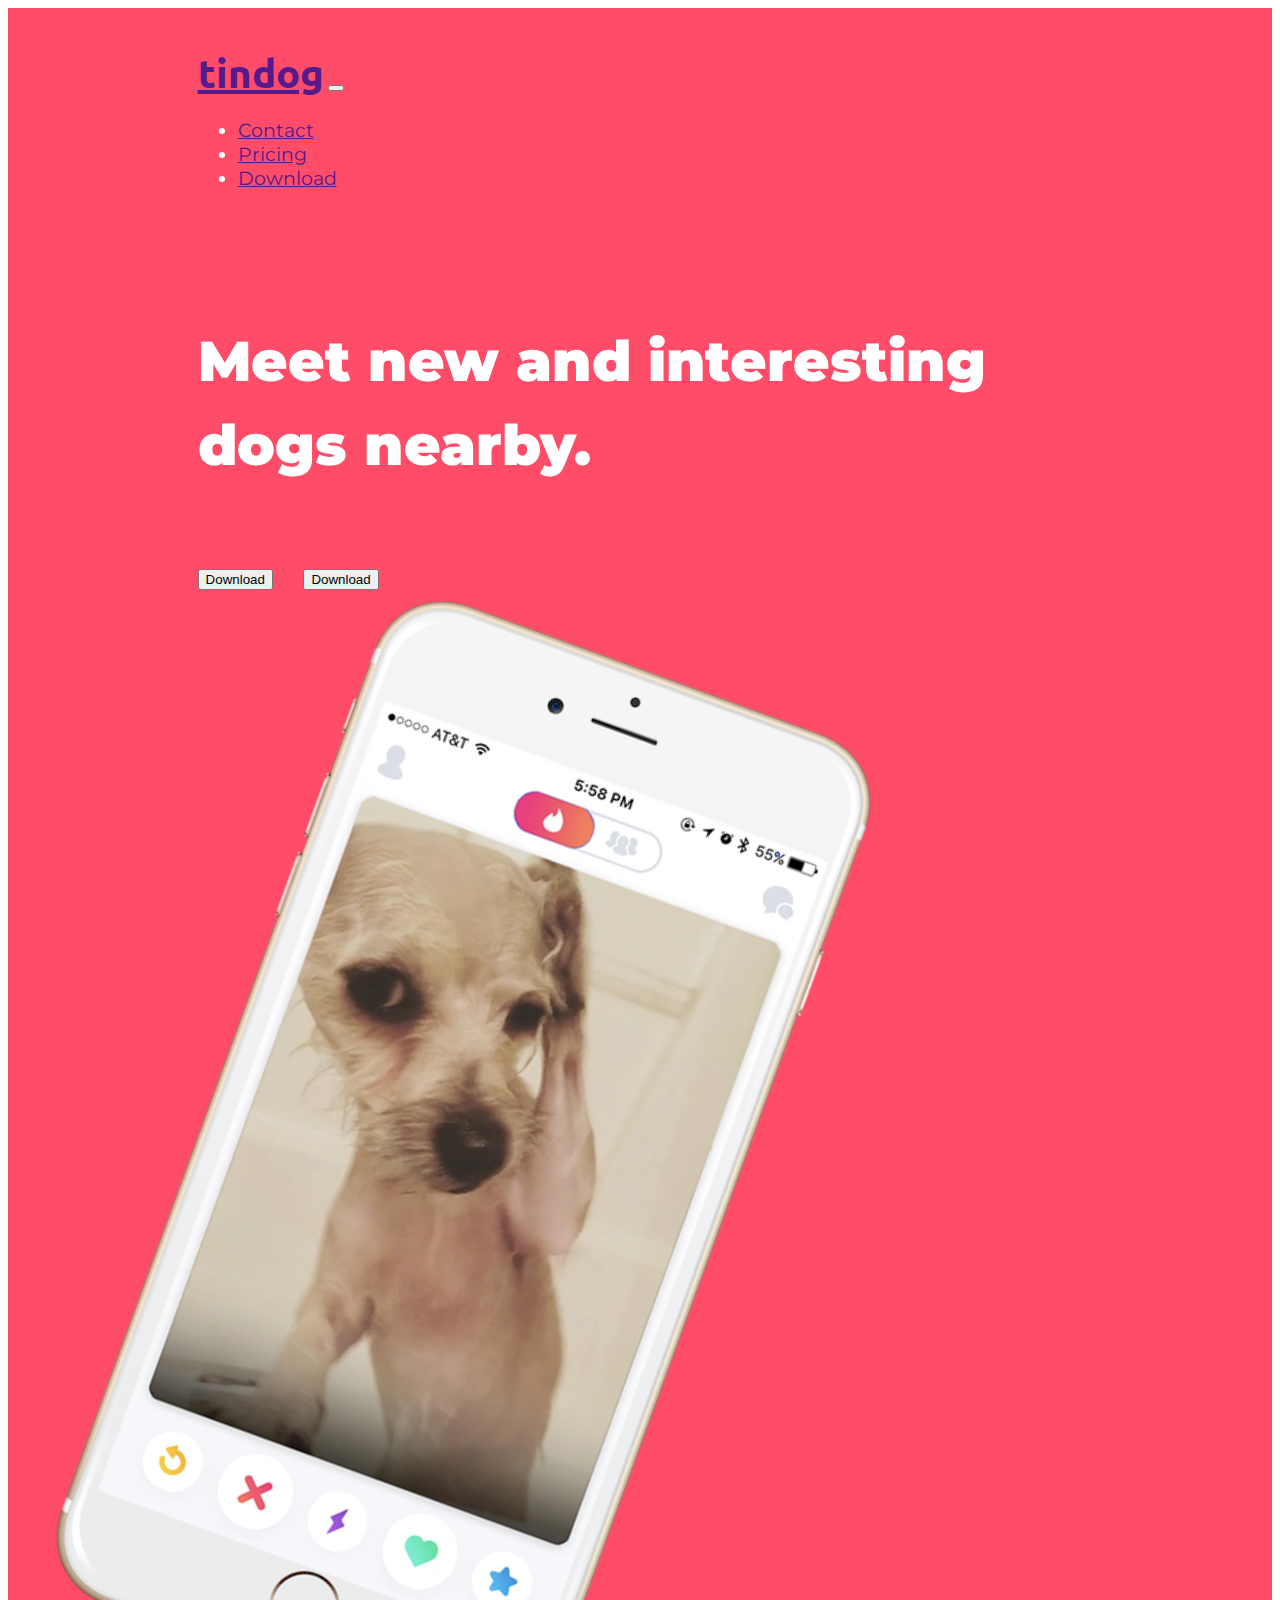
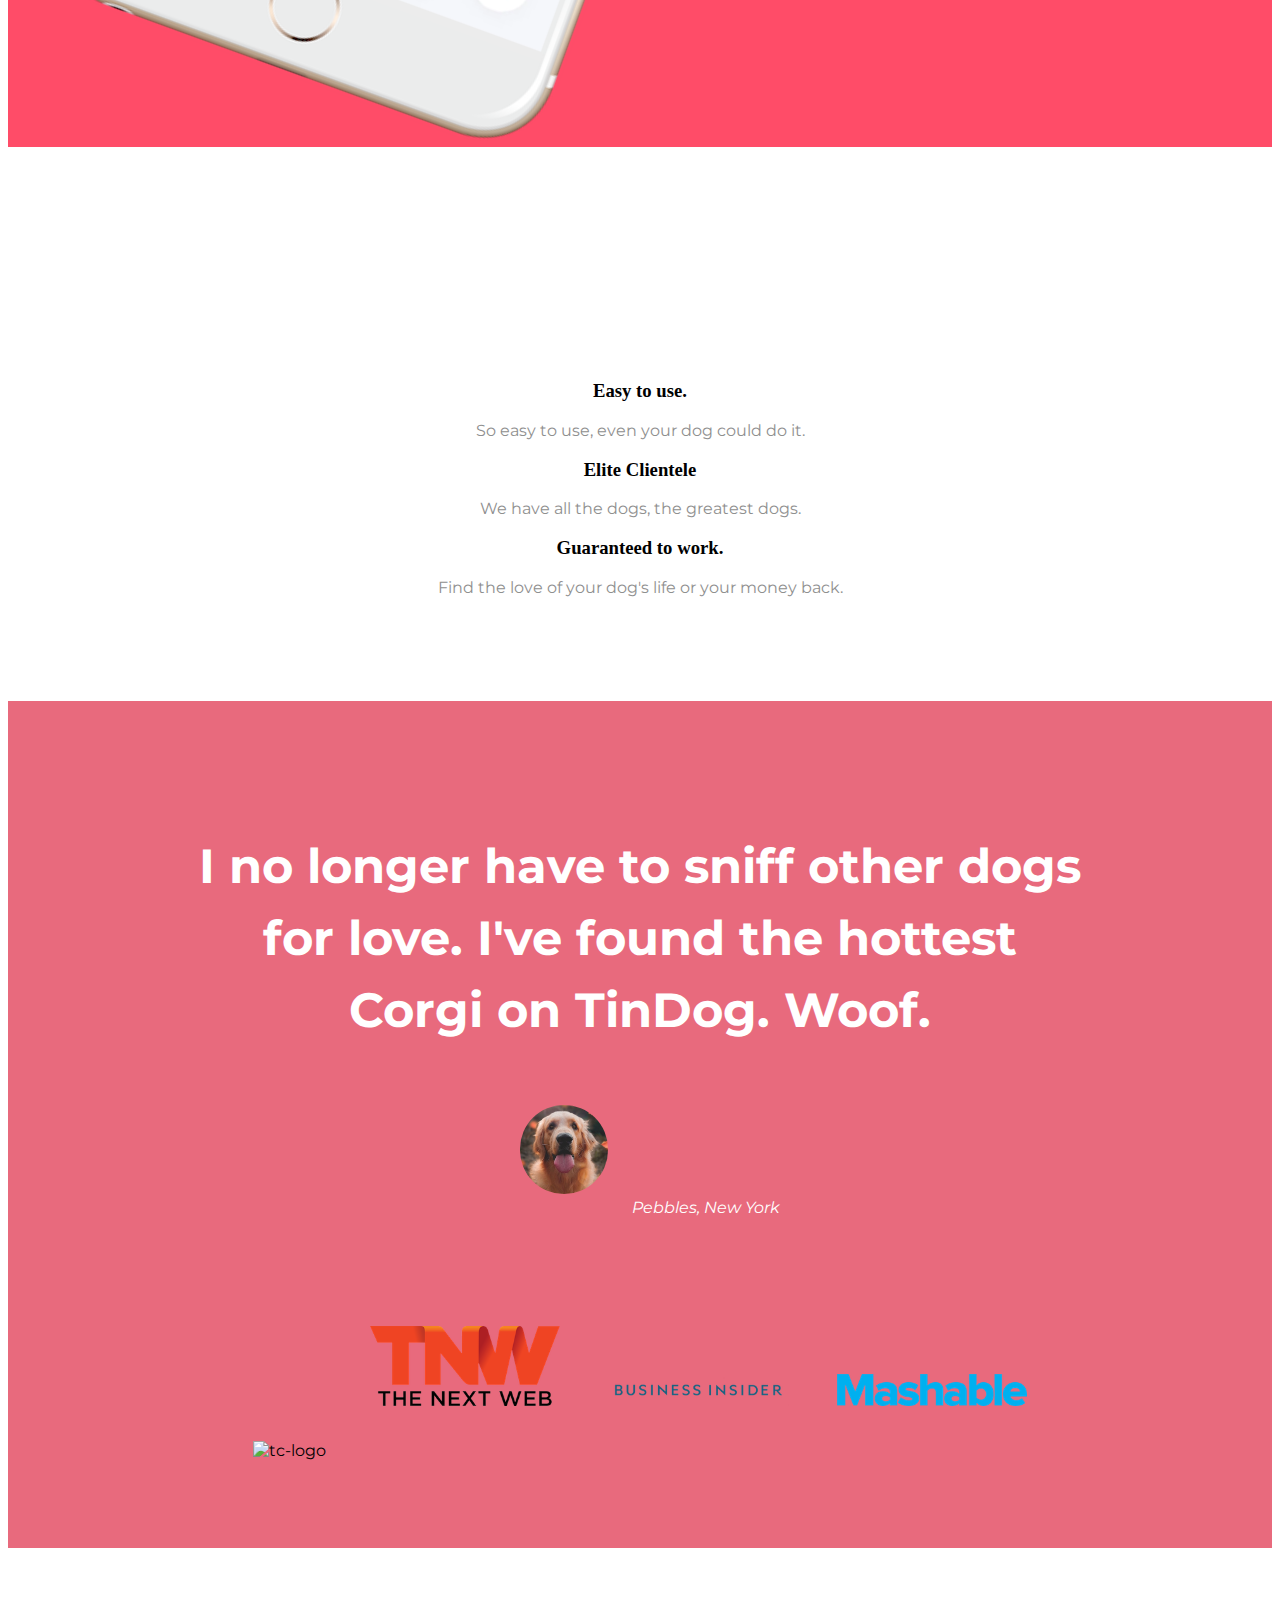
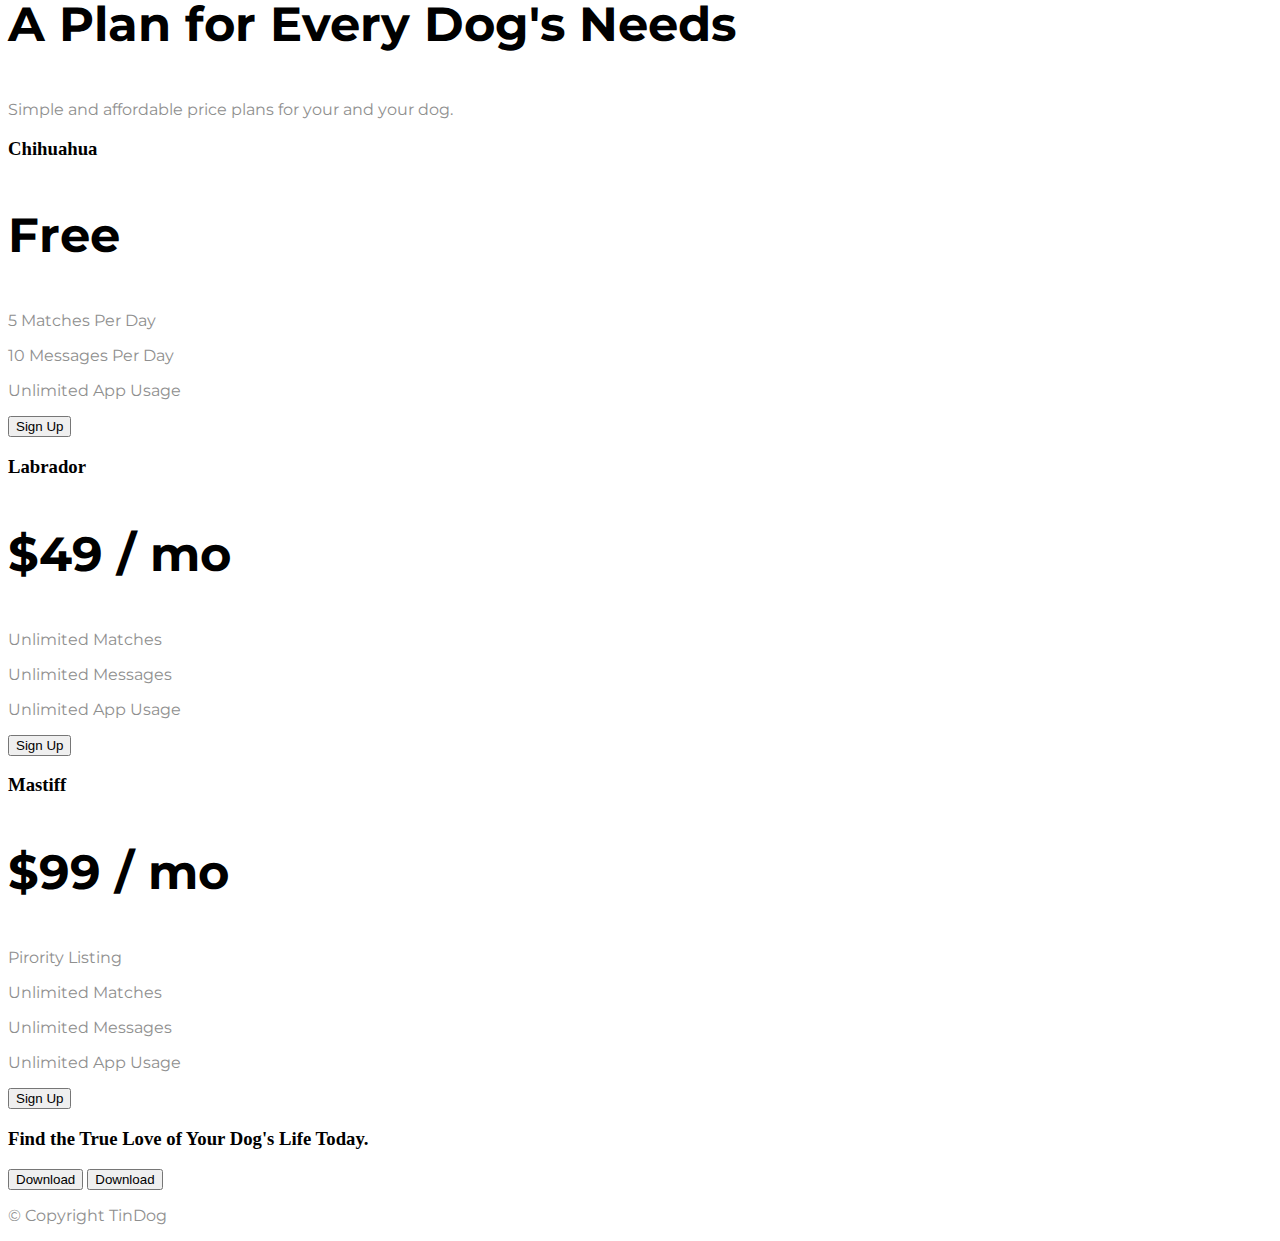
==== Bootstrap-4/TinDog - bootstrap/index.html @ c2148810 "new push" ====
<!DOCTYPE html>
<html>

<head>
  <meta charset="utf-8">
  <title>TinDog</title>

  <!-- Bootstrap -->
  <link href="https://cdn.jsdelivr.net/npm/bootstrap@5.3.0-alpha1/dist/css/bootstrap.min.css" rel="stylesheet"
    integrity="sha384-GLhlTQ8iRABdZLl6O3oVMWSktQOp6b7In1Zl3/Jr59b6EGGoI1aFkw7cmDA6j6gD" crossorigin="anonymous">
  <link rel="stylesheet" href="css/styles.css">
    <!-- Google Fonts -->
  <link rel="preconnect" href="https://fonts.googleapis.com">
  <link rel="preconnect" href="https://fonts.gstatic.com" crossorigin>
  <link href="https://fonts.googleapis.com/css2?family=Montserrat:wght@100;400;900&family=Ubuntu:wght@400;500;700&display=swap" rel="stylesheet">
  

  <!-- Awesome fonts -->
  <script src="https://kit.fontawesome.com/1fc75d1479.js" crossorigin="anonymous"></script>

  
</head>

<body>

  <section id="title">
    <div class="container-fluid">
      <!-- Nav Bar -->

      <nav class="navbar navbar-expand-lg navbar-dark">
        <a class="navbar-brand" href="">tindog</a>

        <button class="navbar-toggler" type="button" data-bs-toggle="collapse" data-bs-target="#navbarSupportedContent"
          aria-controls="navbarSupportedContent" aria-expanded="false" aria-label="Toggle navigation">
          <span class="navbar-toggler-icon"></span>
        </button>

        <div class="collapse navbar-collapse" id="navbarSupportedContent">
          <!-- w tym divie zamkniete to co chcemy zeby sie collapsowalo po klik -->

          <ul class="navbar-nav ms-auto">


            <li class="nav-item">
              <a class="nav-link" href="">Contact</a>
            </li>
            <li class="nav-item">
              <a class="nav-link" href="">Pricing</a>
            </li>
            <li class="nav-item">
              <a class="nav-link" href="">Download</a>
            </li>
          </ul>
        </div>

      </nav>


      <!-- Title -->
      <div class="row">

        <div class="col-lg-6">
          <h1>Meet new and interesting dogs nearby.</h1>
          <button type="button" class="btn btn-dark btn-lg download-button"><i class="fa-brands fa-apple"></i> Download</button>
          <button type="button" class="btn btn-outline-light btn-lg download-button"><i class="fa-brands fa-google-play"></i>Download</button>
        </div>
        <div class="col-lg-6">
          <img class ="photo" src="images/iphone6.png" alt="iphone-mockup">
        </div>

      </div>

    </div>

  </section>


  <!-- Features -->

  <section id="features">

    <div class="row"> 
      <div class="first col-lg-4">
      <i class="fa-solid fa-circle-check icon"></i>
      <h3>Easy to use.</h3>
      <p>So easy to use, even your dog could do it.</p>
      </div>

      <div class="second col-lg-4">
      <i class="fas fa-bullseye icon"></i>
      <h3>Elite Clientele</h3>
      <p>We have all the dogs, the greatest dogs.</p>
      </div>

      <div class="thrid col-lg-4">
      <i class="fa-solid fa-heart icon"></i>
      <h3>Guaranteed to work.</h3>
      <p>Find the love of your dog's life or your money back.</p>
      </div>
    </div>
  </section>


  <!-- Testimonials -->

  <section id="testimonials">

    <h2>I no longer have to sniff other dogs for love. I've found the hottest Corgi on TinDog. Woof.</h2>
    <img class="testi-image" src="images/dog-img.jpg" alt="dog-profile">
    <em>Pebbles, New York</em>

    <!-- <h2 class="testimonial-text">My dog used to be so lonely, but with TinDog's help, they've found the love of their life. I think.</h2>
    <img class="testimonial-image" src="images/lady-img.jpg" alt="lady-profile">
    <em>Beverly, Illinois</em> -->

  </section>


  <!-- Press -->

  <section id="press">
    <img class="pressLogo" src="images/techcrunch.png" alt="tc-logo">
    <img class="pressLogo" src="images/tnw.png" alt="tnw-logo">
    <img class="pressLogo" src="images/bizinsider.png" alt="biz-insider-logo">
    <img class="pressLogo" src="images/mashable.png" alt="mashable-logo">

  </section>


  <!-- Pricing -->

  <section id="pricing">
    
    <h2>A Plan for Every Dog's Needs</h2>
    <p>Simple and affordable price plans for your and your dog.</p>


    <h3>Chihuahua</h3>
    <h2>Free</h2>
    <p>5 Matches Per Day</p>
    <p>10 Messages Per Day</p>
    <p>Unlimited App Usage</p>
    <button type="button">Sign Up</button>


    <h3>Labrador</h3>
    <h2>$49 / mo</h2>
    <p>Unlimited Matches</p>
    <p>Unlimited Messages</p>
    <p>Unlimited App Usage</p>
    <button type="button">Sign Up</button>


    <h3>Mastiff</h3>
    <h2>$99 / mo</h2>
    <p>Pirority Listing</p>
    <p>Unlimited Matches</p>
    <p>Unlimited Messages</p>
    <p>Unlimited App Usage</p>
    <button type="button">Sign Up</button>

  </section>


  <!-- Call to Action -->

  <section id="cta">

    <h3>Find the True Love of Your Dog's Life Today.</h3>
    <button type="button">Download</button>
    <button type="button">Download</button>

  </section>


  <!-- Footer -->

  <footer id="footer">

    <p>© Copyright TinDog</p>

  </footer>

  <script src="https://cdn.jsdelivr.net/npm/bootstrap@5.3.0-alpha1/dist/js/bootstrap.bundle.min.js"
    integrity="sha384-w76AqPfDkMBDXo30jS1Sgez6pr3x5MlQ1ZAGC+nuZB+EYdgRZgiwxhTBTkF7CXvN"
    crossorigin="anonymous"></script>

</body>

</html>
---- Bootstrap-4/TinDog - bootstrap/css/styles.css ----
body {
    font-family: 'Montserrat';
}

#title{
    background-color: #ff4c68;
    color: #fff;
}



.container-fluid{
    padding: 3% 15%;
}

/* Navigation Bar */

.navbar{
    padding-bottom: 4.5rem;
}

.navbar-nav{
    gap: 50px;
    font-size: 1.2rem;
    font-family: "Montserrat";
}
.navbar-brand {
    font-family: "Ubuntu";
    font-size: 2.5rem;
    font-weight: bold;
}

/* Download Buttons */

.download-button{
    margin: 5% 3% 5% 0;
}

/* Tittle image */

.photo{
    width: 60%;
    transform: rotate(20deg);
}

#features{

    justify-content: center;
    text-align: center;
    margin-top:10%;
     padding: 7% 15%; /*7% gora dol i 15% lewo prawo */
}

.icon{
    font-size: 80px;
    color: #e86a7d;
}

.icon:hover{
    color: #ff4c68;
}

h1{
    font-family: 'Montserrat';
    font-size: 3.5rem;
    line-height: 1.5;
    font-weight: 900;
}

h2{
    font-family: 'Montserrat';
    font-size: 3rem;
    line-height: 1.5;
    font-weight: bold;
}

h3{
    font-family: fantasy;
}

p{
    color: #8f8f8f;
}

/* <!-- Testimonials secion--> */

#testimonials{
    padding: 7% 15%;
    text-align: center;
    background-color:  #e86a7d;
    color: #FFF;
}

.testi-image{
    width: 10%;
    border-radius: 100%;
    margin: 20px;
}

#press{
    background-color:  #e86a7d;
    text-align: center;
    padding-bottom: 3%;
}

.pressLogo{
    width: 15%;
    margin: 20px 20px 50px;
}
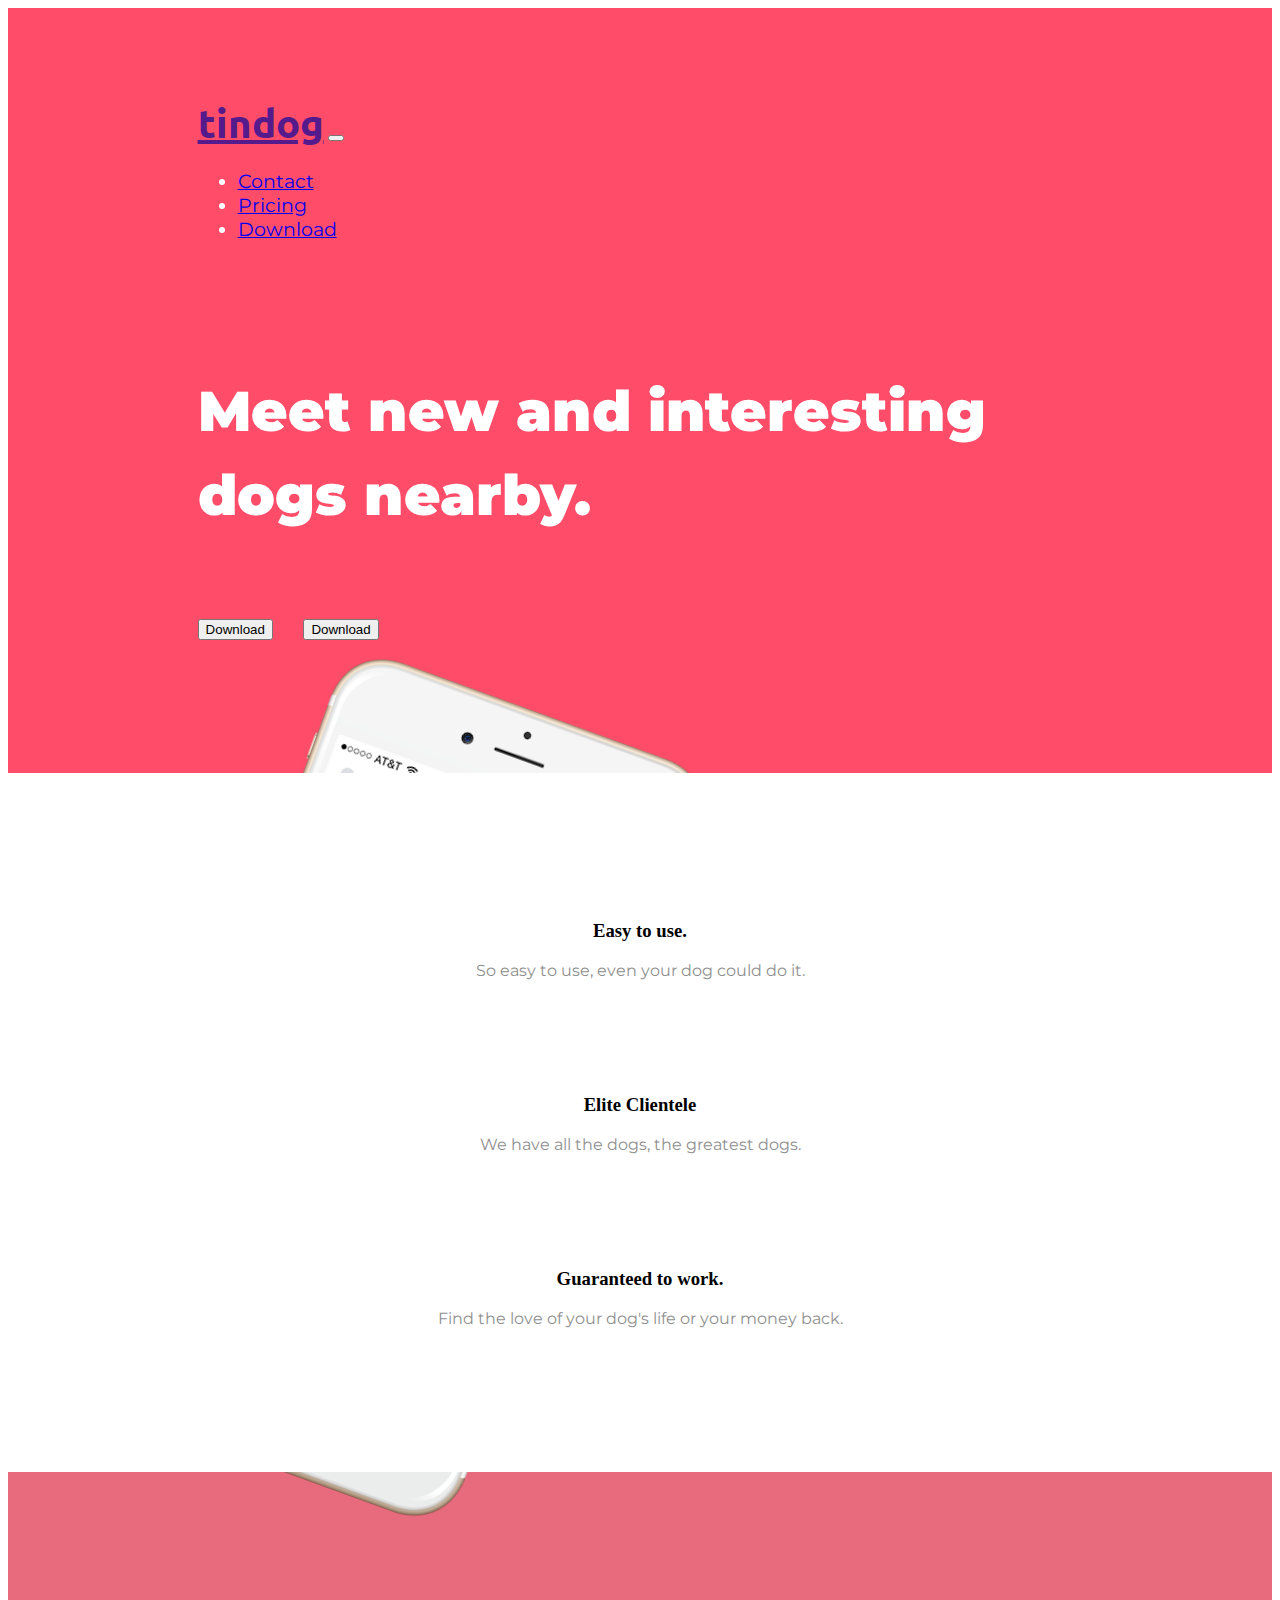
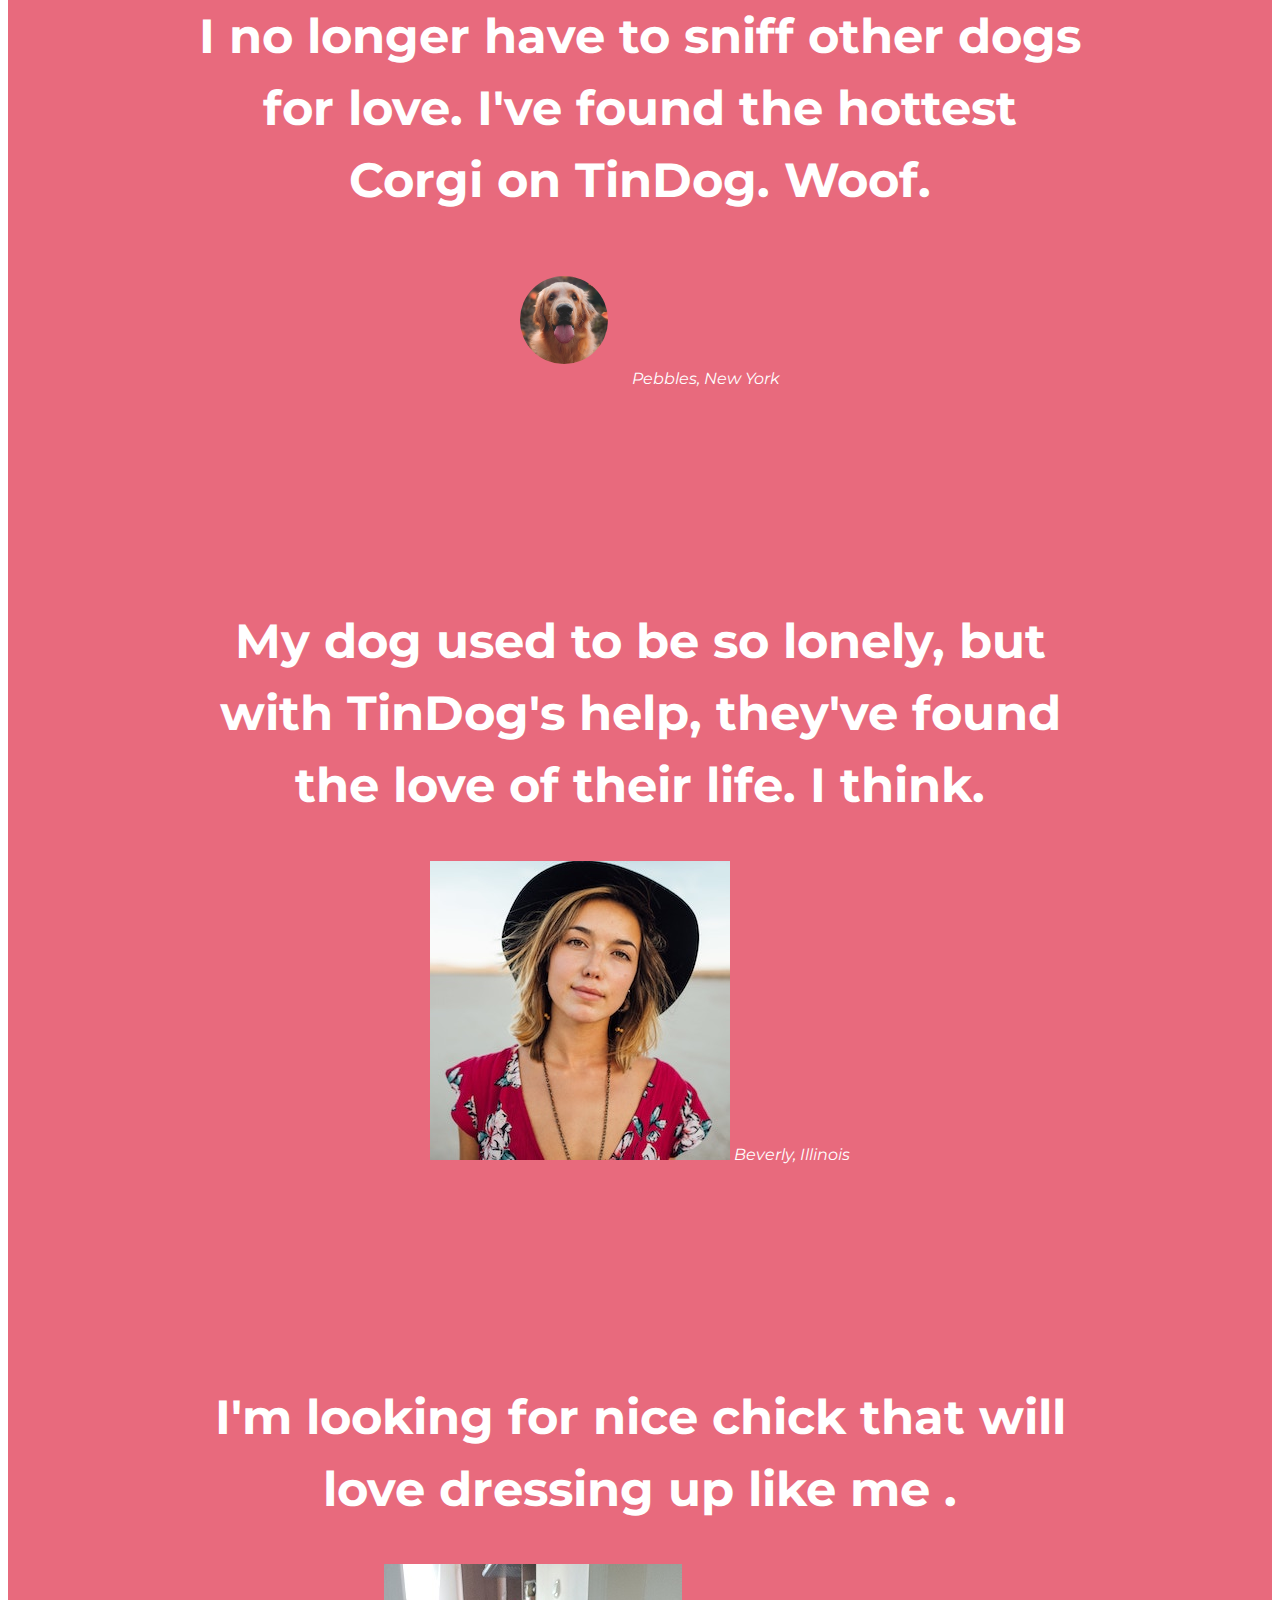
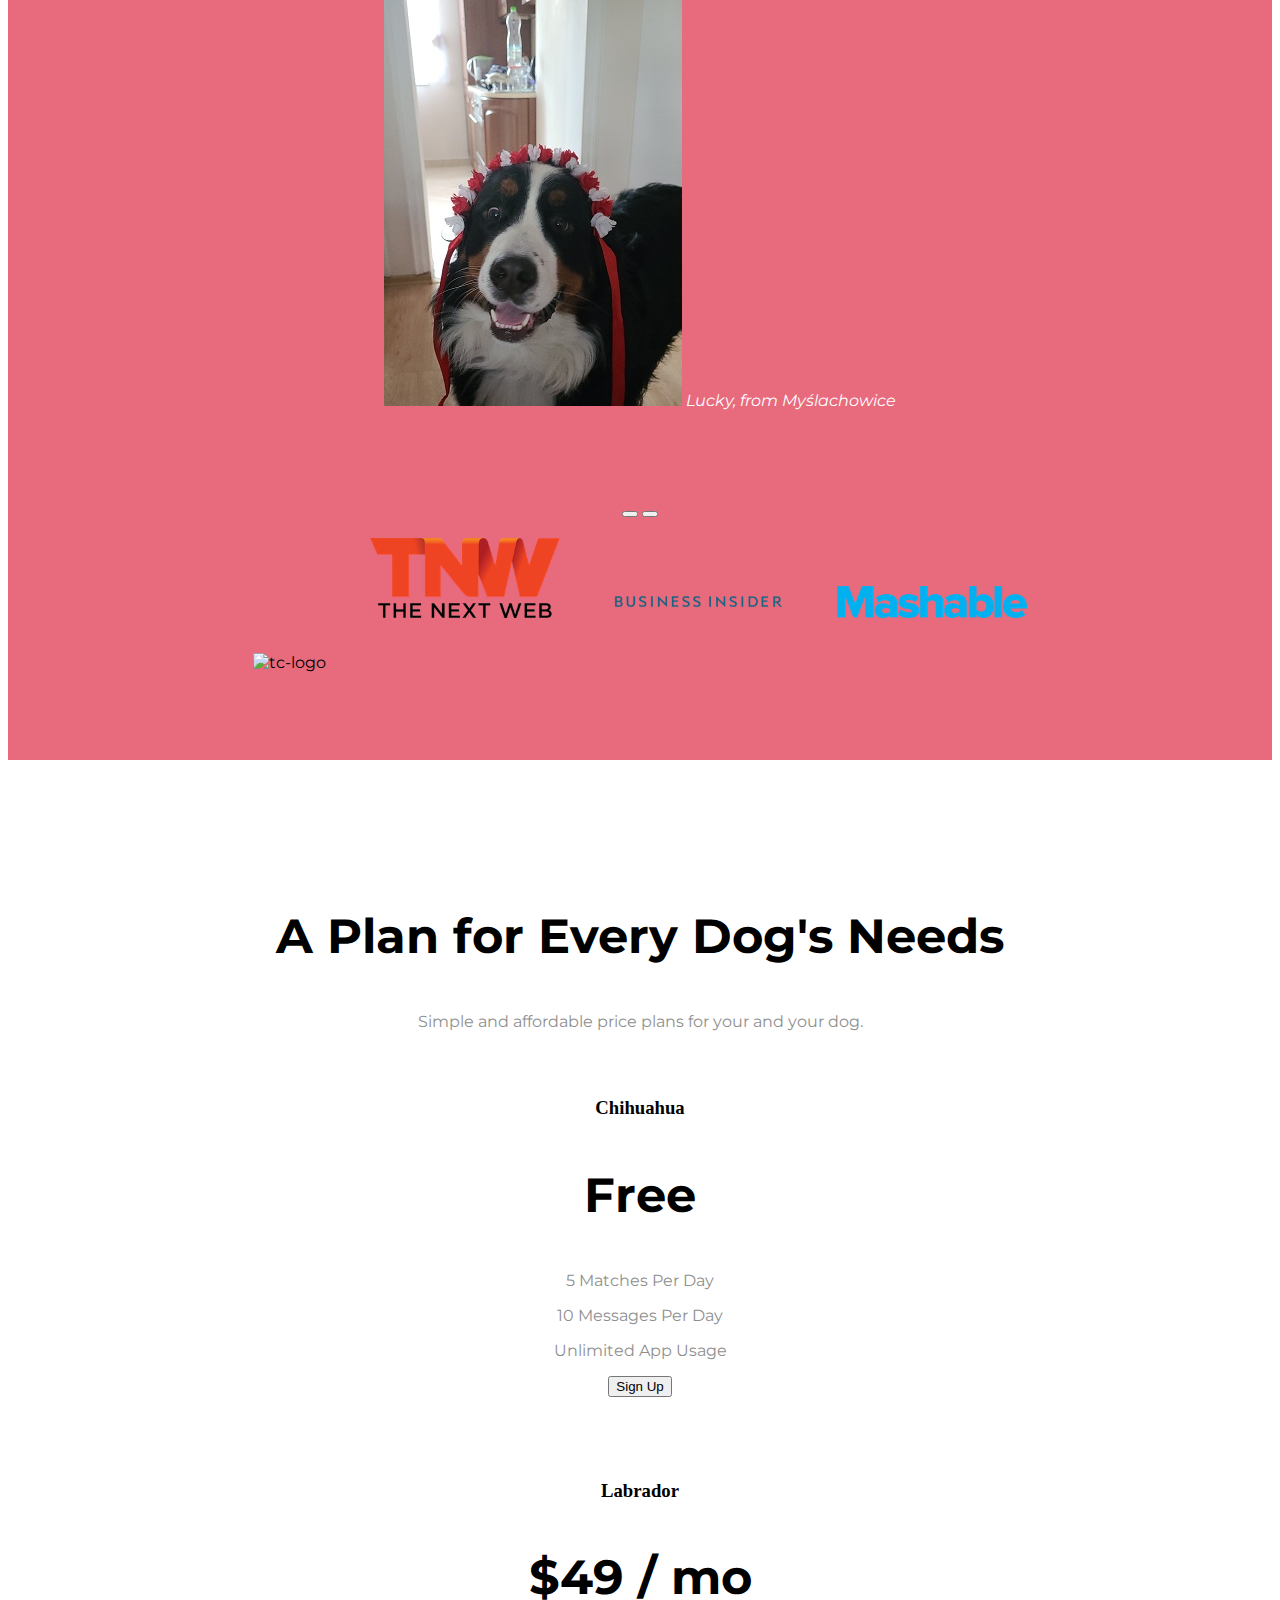
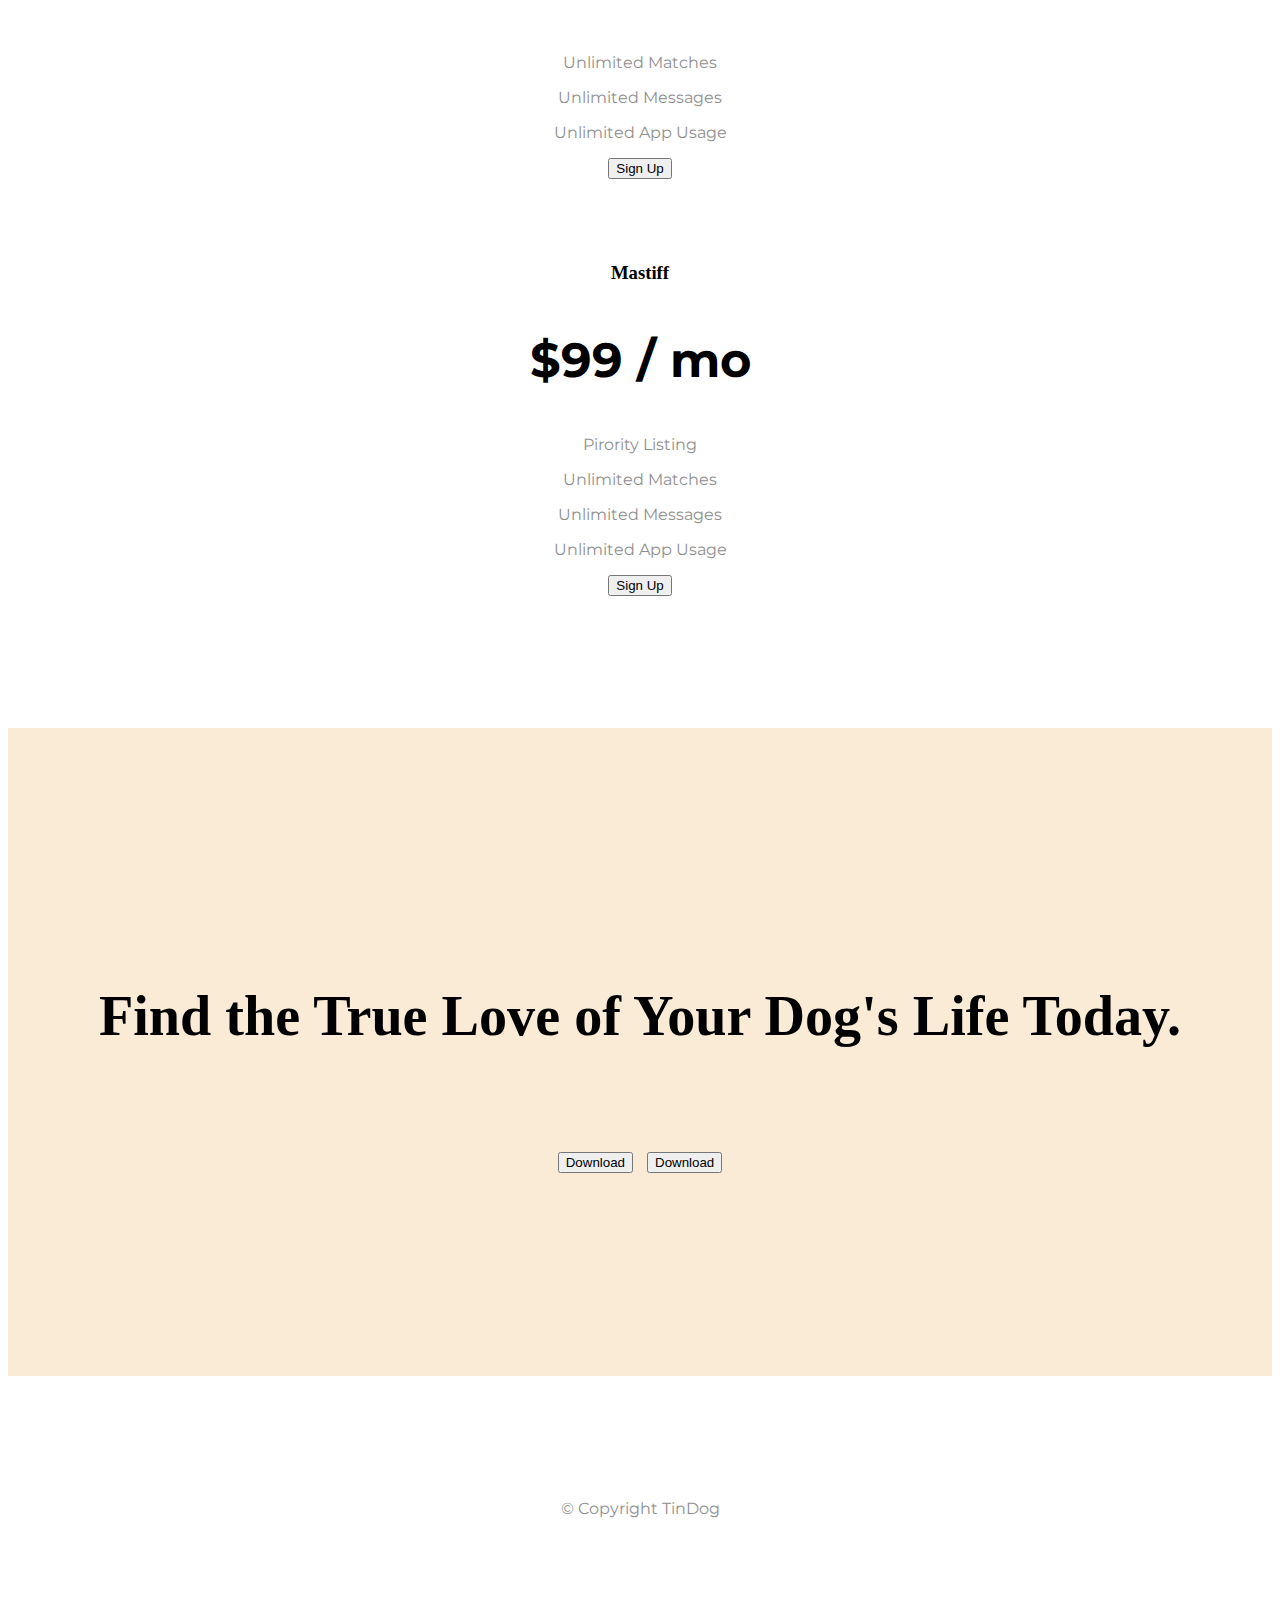
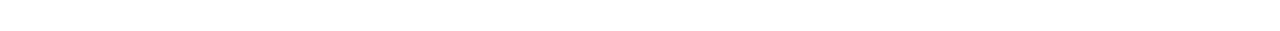
==== commit 06712026: "final version" ====
--- a/Bootstrap-4/TinDog - bootstrap/index.html
+++ b/Bootstrap-4/TinDog - bootstrap/index.html
@@ -9,16 +9,18 @@
   <link href="https://cdn.jsdelivr.net/npm/bootstrap@5.3.0-alpha1/dist/css/bootstrap.min.css" rel="stylesheet"
     integrity="sha384-GLhlTQ8iRABdZLl6O3oVMWSktQOp6b7In1Zl3/Jr59b6EGGoI1aFkw7cmDA6j6gD" crossorigin="anonymous">
   <link rel="stylesheet" href="css/styles.css">
-    <!-- Google Fonts -->
+  <!-- Google Fonts -->
   <link rel="preconnect" href="https://fonts.googleapis.com">
   <link rel="preconnect" href="https://fonts.gstatic.com" crossorigin>
-  <link href="https://fonts.googleapis.com/css2?family=Montserrat:wght@100;400;900&family=Ubuntu:wght@400;500;700&display=swap" rel="stylesheet">
-  
+  <link
+    href="https://fonts.googleapis.com/css2?family=Montserrat:wght@100;400;900&family=Ubuntu:wght@400;500;700&display=swap"
+    rel="stylesheet">
+
 
   <!-- Awesome fonts -->
   <script src="https://kit.fontawesome.com/1fc75d1479.js" crossorigin="anonymous"></script>
 
-  
+
 </head>
 
 <body>
@@ -42,13 +44,13 @@
 
 
             <li class="nav-item">
-              <a class="nav-link" href="">Contact</a>
+              <a class="nav-link" href="#footer">Contact</a>
             </li>
             <li class="nav-item">
-              <a class="nav-link" href="">Pricing</a>
+              <a class="nav-link" href="#pricing">Pricing</a>
             </li>
             <li class="nav-item">
-              <a class="nav-link" href="">Download</a>
+              <a class="nav-link" href="#cta">Download</a>
             </li>
           </ul>
         </div>
@@ -60,42 +62,46 @@
       <div class="row">
 
         <div class="col-lg-6">
-          <h1>Meet new and interesting dogs nearby.</h1>
-          <button type="button" class="btn btn-dark btn-lg download-button"><i class="fa-brands fa-apple"></i> Download</button>
-          <button type="button" class="btn btn-outline-light btn-lg download-button"><i class="fa-brands fa-google-play"></i>Download</button>
-        </div>
+          <h1 class="big-heading">Meet new and interesting dogs nearby.</h1>
+          <button type="button" class="btn btn-dark btn-lg download-button"><i class="fab fa-apple"></i> Download</button>
+          <button type="button" class="btn btn-outline-light btn-lg download-button"><i class="fab fa-google-play"></i> Download</button>
+        </div>
+
         <div class="col-lg-6">
-          <img class ="photo" src="images/iphone6.png" alt="iphone-mockup">
-        </div>
-
-      </div>
-
-    </div>
-
+          <img class="title-image" src="images/iphone6.png" alt="iphone-mockup">
+        </div>
+
+      </div>
+
+    </div>
+  
   </section>
 
 
   <!-- Features -->
 
-  <section id="features">
-
-    <div class="row"> 
-      <div class="first col-lg-4">
-      <i class="fa-solid fa-circle-check icon"></i>
-      <h3>Easy to use.</h3>
-      <p>So easy to use, even your dog could do it.</p>
-      </div>
-
-      <div class="second col-lg-4">
-      <i class="fas fa-bullseye icon"></i>
-      <h3>Elite Clientele</h3>
-      <p>We have all the dogs, the greatest dogs.</p>
-      </div>
-
-      <div class="thrid col-lg-4">
-      <i class="fa-solid fa-heart icon"></i>
-      <h3>Guaranteed to work.</h3>
-      <p>Find the love of your dog's life or your money back.</p>
+  <section class="white-section" id="features">
+
+    <div class="container-fluid">
+
+      <div class="row">
+        <div class="feature-box col-lg-4">
+          <i class="fa-solid fa-circle-check icon"></i>
+          <h3>Easy to use.</h3>
+          <p>So easy to use, even your dog could do it.</p>
+        </div>
+
+        <div class="feature-box col-lg-4">
+          <i class="fas fa-bullseye icon"></i>
+          <h3>Elite Clientele</h3>
+          <p>We have all the dogs, the greatest dogs.</p>
+        </div>
+
+        <div class="feature-box col-lg-4">
+          <i class="fa-solid fa-heart icon"></i>
+          <h3>Guaranteed to work.</h3>
+          <p>Find the love of your dog's life or your money back.</p>
+        </div>
       </div>
     </div>
   </section>
@@ -103,15 +109,42 @@
 
   <!-- Testimonials -->
 
-  <section id="testimonials">
-
-    <h2>I no longer have to sniff other dogs for love. I've found the hottest Corgi on TinDog. Woof.</h2>
-    <img class="testi-image" src="images/dog-img.jpg" alt="dog-profile">
-    <em>Pebbles, New York</em>
-
-    <!-- <h2 class="testimonial-text">My dog used to be so lonely, but with TinDog's help, they've found the love of their life. I think.</h2>
-    <img class="testimonial-image" src="images/lady-img.jpg" alt="lady-profile">
-    <em>Beverly, Illinois</em> -->
+  <section class="colored-section" id="testimonials">
+
+    <div id="testimonial-carousel" class="carousel slide" data-bs-ride="false">
+      <div class="carousel-inner">
+        <div class="carousel-item active">
+          <h2>I no longer have to sniff other dogs for love. I've found the hottest Corgi on TinDog. Woof.</h2>
+          <img class="testi-image" src="images/dog-img.jpg" alt="dog-profile"> <!-- pierwszy testimonial -->
+          <em>Pebbles, New York</em>
+        </div>
+        <div class="carousel-item">
+          <h2 class="testimonial-text">My dog used to be so lonely, but with TinDog's help, they've found the love of
+            their life. I think.</h2>
+          <img class="testimonial-image" src="images/lady-img.jpg" alt="lady-profile"> <!-- drugi testimonial -->
+          <em>Beverly, Illinois</em>
+        </div>
+        <div class="carousel-item">
+          <h2 class="testimonial-text">I'm looking for nice chick that will love dressing up like me .</h2>
+          <img class="testimonial-image" src="images/lucky.jpg" alt="lady-profile"> <!-- drugi testimonial -->
+          <em>Lucky, from Myślachowice</em>
+        </div>
+      </div>
+      <button class="carousel-control-prev" type="button" data-bs-target="#testimonial-carousel" data-bs-slide="prev">
+        <span class="carousel-control-prev-icon"></span>
+      </button>
+      <button class="carousel-control-next" type="button" data-bs-target="#testimonial-carousel" data-bs-slide="next">
+        <span class="carousel-control-next-icon"></span>
+      </button>
+    </div>
+
+
+
+
+
+
+
+
 
   </section>
 
@@ -129,46 +162,77 @@
 
   <!-- Pricing -->
 
-  <section id="pricing">
-    
+  <section class="white-section" id="pricing">
+
     <h2>A Plan for Every Dog's Needs</h2>
     <p>Simple and affordable price plans for your and your dog.</p>
 
-
-    <h3>Chihuahua</h3>
-    <h2>Free</h2>
-    <p>5 Matches Per Day</p>
-    <p>10 Messages Per Day</p>
-    <p>Unlimited App Usage</p>
-    <button type="button">Sign Up</button>
-
-
-    <h3>Labrador</h3>
-    <h2>$49 / mo</h2>
-    <p>Unlimited Matches</p>
-    <p>Unlimited Messages</p>
-    <p>Unlimited App Usage</p>
-    <button type="button">Sign Up</button>
-
-
-    <h3>Mastiff</h3>
-    <h2>$99 / mo</h2>
-    <p>Pirority Listing</p>
-    <p>Unlimited Matches</p>
-    <p>Unlimited Messages</p>
-    <p>Unlimited App Usage</p>
-    <button type="button">Sign Up</button>
+    <div class="row">
+
+      <div class="pricing-column col-lg-4 col-md-6">
+        <div class="card">
+          <div class="card-header">
+            <h3>Chihuahua</h3>
+          </div>
+          <div class="card-body">
+            <h2>Free</h2>
+            <p>5 Matches Per Day</p>
+            <p>10 Messages Per Day</p>
+            <p>Unlimited App Usage</p>
+            <div class="d-grid gap-2">
+              <button type="button" class="btn btn-lg btn-outline-dark">Sign Up</button>
+            </div>
+          </div>
+        </div>
+      </div>
+
+      <div class="pricing-column col-lg-4 col-md-6">
+        <div class="card">
+          <div class="card-header">
+            <h3>Labrador</h3>
+          </div>
+          <div class="card-body">
+            <h2>$49 / mo</h2>
+            <p>Unlimited Matches</p>
+            <p>Unlimited Messages</p>
+            <p>Unlimited App Usage</p>
+            <div class="d-grid gap-2">
+              <button type="button" class="btn btn-lg btn-dark">Sign Up</button>
+            </div>
+          </div>
+        </div>
+      </div>
+
+      <div class="pricing-column col-lg-4 col-md-12">
+        <div class="card">
+          <div class="card-header">
+            <h3>Mastiff</h3>
+          </div>
+          <div class="card-body">
+            <h2>$99 / mo</h2>
+            <p>Pirority Listing</p>
+            <p>Unlimited Matches</p>
+            <p>Unlimited Messages</p>
+            <p>Unlimited App Usage</p>
+            <div class="d-grid gap-2">
+              <button type="button" class="btn btn-lg btn-dark">Sign Up</button>
+            </div>
+          </div>
+        </div>
+      </div>
+    </div>
+
 
   </section>
 
 
   <!-- Call to Action -->
 
-  <section id="cta">
+  <section class="end-section" id="cta">
 
     <h3>Find the True Love of Your Dog's Life Today.</h3>
-    <button type="button">Download</button>
-    <button type="button">Download</button>
+    <button type="button" class="btn btn-dark btn-lg"><i class="fab fa-apple"></i>Download</button>
+    <button type="button" class="btn btn-light btn-lg"><i class="fab fa-google-play"></i>Download</button>
 
   </section>
 
@@ -177,14 +241,22 @@
 
   <footer id="footer">
 
+    <i class="mini-icons fa-brands fa-twitter"></i>
+    <i class="mini-icons fa-brands fa-facebook"></i>
+    <i class="mini-icons fa-brands fa-instagram"></i>
+    <i class="mini-icons fa-sharp fa-solid fa-envelope"></i>
+
     <p>© Copyright TinDog</p>
 
   </footer>
-
   <script src="https://cdn.jsdelivr.net/npm/bootstrap@5.3.0-alpha1/dist/js/bootstrap.bundle.min.js"
     integrity="sha384-w76AqPfDkMBDXo30jS1Sgez6pr3x5MlQ1ZAGC+nuZB+EYdgRZgiwxhTBTkF7CXvN"
     crossorigin="anonymous"></script>
 
 </body>
 
+<script src="https://cdn.jsdelivr.net/npm/bootstrap@5.3.0-alpha1/dist/js/bootstrap.bundle.min.js"
+integrity="sha384-w76AqPfDkMBDXo30jS1Sgez6pr3x5MlQ1ZAGC+nuZB+EYdgRZgiwxhTBTkF7CXvN"
+crossorigin="anonymous"></script>
+
 </html>--- a/Bootstrap-4/TinDog - bootstrap/css/styles.css
+++ b/Bootstrap-4/TinDog - bootstrap/css/styles.css
@@ -8,9 +8,24 @@
 }
 
 
+/* Sections */
 
+.end-section{
+    background-color: antiquewhite;
+}
+
+.white-section{
+    background-color: #FFF;
+}
+
+.colored-section {
+    background-color: #ff4c68;
+    color: #fff;
+  }
+
+/* Containers  */
 .container-fluid{
-    padding: 3% 15%;
+    padding: 7% 15%;
 }
 
 /* Navigation Bar */
@@ -38,19 +53,26 @@
 
 /* Tittle image */
 
-.photo{
-    width: 60%;
+.title-image{
+    /* width: 60%; */
     transform: rotate(20deg);
+    position: absolute;
+    /* right: 30%; */
 }
 
 #features{
 
-    justify-content: center;
+    /* background-color: #FFF;
     text-align: center;
-    margin-top:10%;
-     padding: 7% 15%; /*7% gora dol i 15% lewo prawo */
+    padding: 7% 15%; 7% gora dol i 15% lewo prawo */
+    position: relative;
+    /* z-index: 1; */
 }
 
+.feature-box{
+    text-align: center;
+    padding: 4.5%;
+}
 .icon{
     font-size: 80px;
     color: #e86a7d;
@@ -85,12 +107,15 @@
 /* <!-- Testimonials secion--> */
 
 #testimonials{
-    padding: 7% 15%;
+
     text-align: center;
     background-color:  #e86a7d;
     color: #FFF;
 }
 
+.carousel-item{
+    padding: 7% 15%;
+}
 .testi-image{
     width: 10%;
     border-radius: 100%;
@@ -106,4 +131,48 @@
 .pressLogo{
     width: 15%;
     margin: 20px 20px 50px;
+}
+
+/* pricing seciton */
+
+#pricing{
+    padding: 100px;
+    text-align: center;
+}
+
+.pricing-column{
+    padding: 3% 2%
+}
+
+@media (max-width: 1028px) {
+
+    #title {
+        text-align: center;
+    }
+    .title-image {
+        position: static;
+        transform: rotate(0);
+    }
+}
+
+
+/* footer */
+
+#cta{
+    padding: 15% 7%;
+    text-align: center;
+    font-family: 'Montserrat';
+    font-size: 3rem;
+    line-height: 1.5;
+    font-weight: bold;
+}
+
+#footer{
+    text-align: center;
+    padding: 7%;
+}
+
+.mini-icons{
+    margin-left: 15px;
+
 }